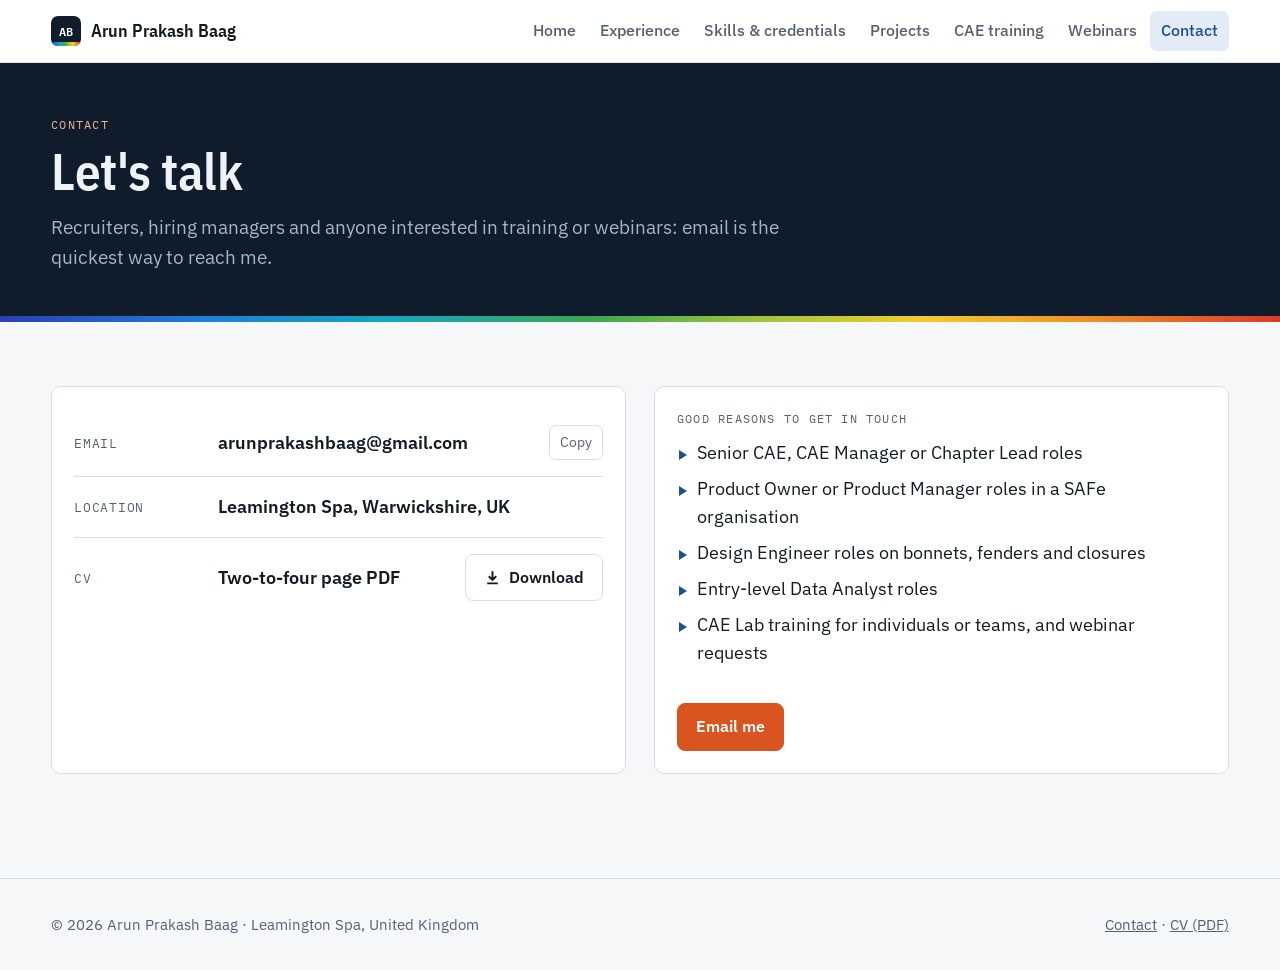
==== contact.html @ d0d4aa52 "Add files via upload" ====
<!doctype html>
<html lang="en-GB">
<head>
<meta charset="utf-8">
<meta name="viewport" content="width=device-width,initial-scale=1">
<title>Contact · Arun Prakash Baag</title>
<meta name="description" content="Contact Arun Prakash Baag about senior CAE, Product Owner, design or data roles, or about CAE training and webinars.">
<meta property="og:title" content="Contact · Arun Prakash Baag">
<meta property="og:description" content="Contact Arun Prakash Baag about senior CAE, Product Owner, design or data roles, or about CAE training and webinars.">
<meta property="og:type" content="website">
<link rel="icon" href="data:image/svg+xml,%3Csvg xmlns='http://www.w3.org/2000/svg' viewBox='0 0 32 32'%3E%3Cdefs%3E%3ClinearGradient id='g'%3E%3Cstop offset='0' stop-color='%232b3fb3'/%3E%3Cstop offset='.5' stop-color='%233aa652'/%3E%3Cstop offset='1' stop-color='%23d93a2b'/%3E%3C/linearGradient%3E%3C/defs%3E%3Crect width='32' height='32' rx='7' fill='%230f1c2c'/%3E%3Crect y='26' width='32' height='6' fill='url(%23g)'/%3E%3Ctext x='16' y='20' font-family='monospace' font-size='12' fill='white' text-anchor='middle'%3EAB%3C/text%3E%3C/svg%3E">
<link rel="preconnect" href="https://fonts.googleapis.com"><link rel="preconnect" href="https://fonts.gstatic.com" crossorigin>
<link rel="stylesheet" href="https://fonts.googleapis.com/css2?family=IBM+Plex+Mono:wght@400;500&family=IBM+Plex+Sans+Condensed:wght@500;600&family=IBM+Plex+Sans:wght@400;500;600&display=swap">
<link rel="stylesheet" href="styles.css">
</head>
<body>
<a class="skip" href="#content">Skip to content</a>
<header class="mast"><div class="wrap">
<a class="logo" href="index.html"><i>AB</i>Arun Prakash Baag</a>
<button class="menu-btn" type="button" aria-expanded="false" aria-controls="nav">Menu</button>
<nav class="main" id="nav" aria-label="Main"><a href="index.html">Home</a><a href="experience.html">Experience</a><a href="skills.html">Skills &amp; credentials</a><a href="projects.html">Projects</a><a href="training.html">CAE training</a><a href="webinars.html">Webinars</a><a href="contact.html" aria-current="page">Contact</a></nav>
</div></header>
<main id="content">
<header class="phead"><div class="wrap"><div class="eyebrow">Contact</div><h1>Let&#x27;s talk</h1><p class="lead">Recruiters, hiring managers and anyone interested in training or webinars: email is the quickest way to reach me.</p></div><div class="band"></div></header>
<section class="s"><div class="wrap"><div class="split">
<div class="card"><div class="contact-list">
<div class="contact-row"><span class="k">Email</span><span class="v" id="em">arunprakashbaag@gmail.com</span><button class="copy" type="button" data-copy="arunprakashbaag@gmail.com">Copy</button></div>
<div class="contact-row"><span class="k">Location</span><span class="v">Leamington Spa, Warwickshire, UK</span><span></span></div>
<div class="contact-row"><span class="k">CV</span><span class="v">Two-to-four page PDF</span><a class="btn" href="Arun_Prakash_Baag_CV.pdf"><svg viewBox="0 0 16 16" fill="none" stroke="currentColor" stroke-width="1.8" aria-hidden="true"><path d="M8 2v8M4.5 6.8L8 10.2l3.5-3.4M3 13.5h10"/></svg>Download</a></div>
</div></div>
<div class="card"><div class="eyebrow">Good reasons to get in touch</div><ul class="ticks">
<li>Senior CAE, CAE Manager or Chapter Lead roles</li>
<li>Product Owner or Product Manager roles in a SAFe organisation</li>
<li>Design Engineer roles on bonnets, fenders and closures</li>
<li>Entry-level Data Analyst roles</li>
<li>CAE Lab training for individuals or teams, and webinar requests</li></ul>
<div class="cta"><a class="btn primary" href="mailto:arunprakashbaag@gmail.com?subject=Hello%20Arun">Email me</a></div></div>
</div></div></section>

</main>
<footer><div class="wrap">
<span>© 2026 Arun Prakash Baag · Leamington Spa, United Kingdom</span>
<span><a href="contact.html">Contact</a> · <a href="Arun_Prakash_Baag_CV.pdf">CV (PDF)</a></span>
</div></footer>
<script src="site.js"></script>
</body>
</html>
---- styles.css ----
/* Layout: a simulation engineer's portfolio. A slim masthead, one 1120px column, and an FE contour-plot colour band used as the signature mark. */
:root{
  --bg:#f6f7f9; --surface:#ffffff; --surface-2:#eef1f5; --line:#d9dee6;
  --ink:#121a24; --muted:#556172; --faint:#8a95a5;
  --accent:#1d4f91; --accent-ink:#ffffff; --accent-soft:#e3ebf6;
  --hot:#d9541e; --hot-soft:#fbe8de;
  --hero:#0f1c2c; --hero-ink:#eef3f8; --hero-muted:#a6b5c7;
  --contour:linear-gradient(90deg,#2b3fb3 0%,#1e7fd6 16%,#14a6c0 30%,#3aa652 46%,#a6c43a 60%,#f2cc2e 72%,#f08a24 86%,#d93a2b 100%);
  --f-display:"IBM Plex Sans Condensed","Arial Narrow",Arial,sans-serif;
  --f-body:"IBM Plex Sans","Segoe UI",system-ui,sans-serif;
  --f-mono:"IBM Plex Mono",ui-monospace,Consolas,monospace;
  --r:10px;
  color-scheme:light;
}
@media (prefers-color-scheme:dark){:root:not([data-theme="light"]){
  --bg:#0b1118; --surface:#131c27; --surface-2:#1a2532; --line:#273444;
  --ink:#e6ecf3; --muted:#9eabbb; --faint:#738196;
  --accent:#8db4ea; --accent-ink:#0b1420; --accent-soft:#1a2a40;
  --hot:#f08a5a; --hot-soft:#33200f;
  --hero:#0f1c2c; --hero-ink:#eef3f8; --hero-muted:#a6b5c7; color-scheme:dark}}
:root[data-theme="dark"]{
  --bg:#0b1118; --surface:#131c27; --surface-2:#1a2532; --line:#273444;
  --ink:#e6ecf3; --muted:#9eabbb; --faint:#738196;
  --accent:#8db4ea; --accent-ink:#0b1420; --accent-soft:#1a2a40;
  --hot:#f08a5a; --hot-soft:#33200f; color-scheme:dark}

*{box-sizing:border-box}
html{scroll-behavior:smooth}
@media (prefers-reduced-motion:reduce){html{scroll-behavior:auto}}
body{margin:0;background:var(--bg);color:var(--ink);font-family:var(--f-body);font-size:1.0625rem;line-height:1.6}
img{max-width:100%}
a{color:var(--accent)}
:focus-visible{outline:2px solid var(--hot);outline-offset:2px}
h1,h2,h3{font-family:var(--f-display);line-height:1.12;text-wrap:balance;margin:0;font-weight:600}
h1{font-size:clamp(2.3rem,5.4vw,3.9rem);letter-spacing:-.01em}
h2{font-size:clamp(1.6rem,3vw,2.1rem)}
h3{font-size:1.2rem}
p{margin:0}
html{font-size:clamp(15px,0.35vw + 12px,19px)}
.wrap{max-width:1920px;margin:0 auto;padding-inline:clamp(16px,4vw,80px)}
.eyebrow{font-family:var(--f-mono);font-size:.74rem;letter-spacing:.1em;text-transform:uppercase;color:var(--muted)}
.lead{font-size:1.15rem;color:var(--muted);max-width:72ch}
.skip{position:absolute;left:-9999px}.skip:focus{left:12px;top:12px;background:var(--surface);padding:8px 12px;z-index:99}

/* masthead */
.mast{position:sticky;top:0;z-index:30;background:color-mix(in srgb,var(--surface) 92%,transparent);backdrop-filter:blur(8px);border-bottom:1px solid var(--line)}
.mast .wrap{display:flex;align-items:center;gap:18px;min-height:62px;flex-wrap:wrap}
.logo{display:flex;align-items:center;gap:10px;text-decoration:none;color:var(--ink);font-family:var(--f-display);font-weight:600;font-size:1.12rem;margin-right:auto}
.logo i{width:30px;height:30px;border-radius:7px;background:var(--hero);display:grid;place-items:center;position:relative;overflow:hidden;font-style:normal;color:#fff;font-family:var(--f-mono);font-size:.72rem}
.logo i::after{content:"";position:absolute;left:0;right:0;bottom:0;height:4px;background:var(--contour)}
.menu-btn{display:none;border:1px solid var(--line);background:var(--surface);border-radius:8px;padding:6px 12px;font:inherit;color:var(--ink);cursor:pointer}
nav.main{display:flex;gap:2px;flex-wrap:wrap}
nav.main a{text-decoration:none;color:var(--muted);padding:7px 11px;border-radius:7px;font-weight:500;font-size:.95rem}
nav.main a:hover{color:var(--ink);background:var(--surface-2)}
nav.main a[aria-current="page"]{color:var(--accent);background:var(--accent-soft)}
@media (max-width:880px){
  .menu-btn{display:block}
  nav.main{display:none;width:100%;flex-direction:column;padding-bottom:12px}
  nav.main.open{display:flex}
}

/* hero */
.hero{background:var(--hero);color:var(--hero-ink);padding-block:64px 0;overflow:hidden}
.hero .eyebrow{color:#f2b48f}
.hero h1{margin:12px 0 16px}
.hero .lead{color:var(--hero-muted)}
.hero-grid{display:grid;grid-template-columns:minmax(0,1.5fr) minmax(0,1fr);gap:40px;align-items:end}
@media (max-width:860px){.hero-grid{grid-template-columns:1fr}}
.cta{display:flex;gap:10px;flex-wrap:wrap;margin-top:26px}
.btn{display:inline-flex;align-items:center;gap:8px;padding:10px 18px;border-radius:8px;font-weight:600;text-decoration:none;border:1px solid var(--line);background:var(--surface);color:var(--ink);font-size:.97rem;cursor:pointer}
.btn:hover{border-color:var(--accent);color:var(--accent)}
.btn.primary{background:var(--hot);border-color:var(--hot);color:#fff}
.btn.primary:hover{filter:brightness(1.07);color:#fff}
.hero .btn:not(.primary){background:transparent;color:var(--hero-ink);border-color:#34495f}
.hero .btn:not(.primary):hover{border-color:var(--hero-ink)}
.btn svg{width:17px;height:17px}
.stats{display:grid;grid-template-columns:repeat(2,minmax(0,1fr));gap:1px;background:#24364b;border:1px solid #24364b;border-radius:var(--r);overflow:hidden}
.stat{background:#132438;padding:16px 18px}
.stat b{display:block;font-family:var(--f-display);font-size:2.2rem;line-height:1;font-variant-numeric:tabular-nums}
.stat span{font-size:.86rem;color:var(--hero-muted)}

/* contour legend: the career as an FE colour legend */
.legend{margin-top:56px;padding-bottom:30px}
.legend-bar{height:14px;border-radius:3px;background:var(--contour)}
.legend-ticks{position:relative;height:84px;margin-top:6px;font-family:var(--f-mono);font-size:.72rem;color:var(--hero-muted)}
.legend-ticks span{position:absolute;top:0;transform:translateX(-50%);white-space:nowrap;text-align:center;line-height:1.35}
.legend-ticks span::before{content:"";display:block;width:1px;height:7px;background:var(--hero-muted);margin:0 auto 4px}
.legend-ticks span b{display:block;color:var(--hero-ink);font-weight:500}
.legend-ticks span:first-child{transform:none;text-align:left}.legend-ticks span:first-child::before{margin:0 0 4px}
.legend-ticks span:last-child{transform:translateX(-100%);text-align:right}.legend-ticks span:last-child::before{margin:0 0 4px auto}
.legend-cap{font-family:var(--f-mono);font-size:.7rem;color:var(--hero-muted);display:flex;justify-content:space-between;margin-bottom:6px}
.legend-ticks span:nth-child(even){top:34px}.legend-ticks span:nth-child(even)::before{height:41px}
@media (max-width:700px){.legend-ticks span:not(.k){display:none}.legend-ticks span.k{top:0}.legend-ticks span.k::before{height:7px}.legend-ticks{height:50px}}

/* page header for inner pages */
.phead{background:var(--hero);color:var(--hero-ink);padding-block:52px 0}
.phead .lead{color:var(--hero-muted);margin-top:12px}
.phead .eyebrow{color:#f2b48f}
.phead h1{font-size:clamp(2rem,4.4vw,3.1rem);margin-top:8px}
.band{height:6px;background:var(--contour);margin-top:44px}

/* sections */
section.s{padding-block:64px}
section.s+section.s{padding-top:0}
.s-head{display:flex;justify-content:space-between;align-items:end;gap:16px;flex-wrap:wrap;margin-bottom:26px}
.s-head p{color:var(--muted);max-width:56ch;margin-top:6px}
.cards{display:grid;gap:16px;grid-template-columns:repeat(auto-fit,minmax(250px,1fr))}
.cards.two{grid-template-columns:repeat(auto-fit,minmax(min(100%,420px),1fr))}
.card{background:var(--surface);border:1px solid var(--line);border-radius:var(--r);padding:22px;display:flex;flex-direction:column;gap:10px;min-width:0}
.card p{color:var(--muted);font-size:.97rem}
.card .more{margin-top:auto;font-weight:600;text-decoration:none;font-size:.95rem}
.card .more:hover{text-decoration:underline}
.card.role{border-top:4px solid var(--accent)}
.tag{font-family:var(--f-mono);font-size:.7rem;letter-spacing:.06em;text-transform:uppercase;color:var(--hot)}
ul.ticks{margin:0;padding:0;list-style:none;display:flex;flex-direction:column;gap:8px}
ul.ticks li{position:relative;padding-left:20px}
ul.ticks li::before{content:"";position:absolute;left:2px;top:.62em;border-top:5px solid transparent;border-bottom:5px solid transparent;border-left:8px solid var(--accent)}

/* experience timeline */
.tl{display:flex;flex-direction:column}
.tl-item{display:grid;grid-template-columns:clamp(150px,14vw,240px) minmax(0,1fr);gap:28px;padding-block:28px;border-top:1px solid var(--line)}
.tl-item:first-child{border-top:0;padding-top:0}
.tl-when{font-family:var(--f-mono);font-size:.84rem;color:var(--muted);font-variant-numeric:tabular-nums}
.tl-when b{display:block;color:var(--ink);font-family:var(--f-body);font-size:.95rem;font-weight:600}
.tl-item h3{font-size:1.35rem}
.tl-item .role{color:var(--accent);font-weight:600;margin:2px 0 12px}
.tl-item ul.ticks{font-size:.98rem}
@media (max-width:700px){.tl-item{grid-template-columns:1fr;gap:8px}}

/* chips */
.chips{display:flex;flex-wrap:wrap;gap:7px}
.chip{border:1px solid var(--line);background:var(--surface);border-radius:999px;padding:4px 12px;font-size:.88rem}
.chip.tool{font-family:var(--f-mono);font-size:.82rem}

/* split */
.split{display:grid;grid-template-columns:minmax(0,1fr) minmax(0,1fr);gap:28px}
@media (max-width:820px){.split{grid-template-columns:1fr}}
.creds{display:flex;flex-direction:column;gap:0}
.cred{display:grid;grid-template-columns:minmax(0,1fr) auto;gap:12px;padding:14px 0;border-top:1px solid var(--line);align-items:baseline}
.cred:first-child{border-top:0}
.cred span{color:var(--muted);font-size:.92rem}
.cred em{font-style:normal;font-family:var(--f-mono);font-size:.8rem;color:var(--faint);white-space:nowrap}

/* training */
.weeks{display:grid;gap:14px;grid-template-columns:repeat(auto-fill,minmax(min(100%,300px),1fr))}
.week{background:var(--surface);border:1px solid var(--line);border-radius:var(--r);padding:20px;min-width:0}
.week .wn{font-family:var(--f-mono);font-size:.74rem;letter-spacing:.08em;color:var(--hot)}
.week h3{margin:4px 0 12px}
.week ol{margin:0;padding-left:1.25em;color:var(--muted);font-size:.93rem;display:flex;flex-direction:column;gap:5px}
.week ol li::marker{font-family:var(--f-mono);font-size:.8em;color:var(--faint)}
.phases{display:grid;grid-template-columns:repeat(auto-fit,minmax(200px,1fr));gap:1px;background:var(--line);border:1px solid var(--line);border-radius:var(--r);overflow:hidden}
.phase{background:var(--surface);padding:18px}
.phase b{font-family:var(--f-display);font-size:1.15rem;display:block}
.phase span{color:var(--muted);font-size:.92rem}
.phase .wk{font-family:var(--f-mono);font-size:.72rem;color:var(--faint);display:block;margin-bottom:4px}

/* webinars */
.filters{display:flex;gap:8px;flex-wrap:wrap;margin-bottom:22px}
.filters button{border:1px solid var(--line);background:var(--surface);border-radius:999px;padding:6px 14px;font:inherit;font-size:.92rem;color:var(--muted);cursor:pointer}
.filters button[aria-pressed="true"]{background:var(--ink);color:var(--bg);border-color:var(--ink)}
.web{background:var(--surface);border:1px solid var(--line);border-radius:var(--r);padding:22px;display:flex;flex-direction:column;gap:10px;min-width:0}
.web .top{display:flex;justify-content:space-between;gap:10px;align-items:center}
.web .id{font-family:var(--f-mono);font-size:.74rem;color:var(--faint)}
.web p{color:var(--muted);font-size:.95rem}
.web details{font-size:.92rem}
.web summary{cursor:pointer;font-weight:600;color:var(--accent)}
.web details ul{margin:8px 0 0;padding-left:1.1em;color:var(--muted);display:flex;flex-direction:column;gap:4px}
.cat{font-family:var(--f-mono);font-size:.7rem;letter-spacing:.06em;text-transform:uppercase;padding:2px 8px;border-radius:4px;background:var(--surface-2);color:var(--muted)}
.cat[data-c="CAE"]{background:var(--accent-soft);color:var(--accent)}
.cat[data-c="Career"]{background:var(--hot-soft);color:var(--hot)}

/* callout */
.callout{background:var(--hero);color:var(--hero-ink);border-radius:14px;padding:34px;display:grid;grid-template-columns:minmax(0,1fr) auto;gap:20px;align-items:center;position:relative;overflow:hidden}
.callout::before{content:"";position:absolute;left:0;top:0;bottom:0;width:6px;background:var(--contour)}
.callout p{color:var(--hero-muted);margin-top:6px}
@media (max-width:700px){.callout{grid-template-columns:1fr;padding:26px}}

/* contact */
.contact-list{display:flex;flex-direction:column;gap:0}
.contact-row{display:grid;grid-template-columns:130px minmax(0,1fr) auto;gap:14px;align-items:center;padding:16px 0;border-top:1px solid var(--line)}
.contact-row:first-child{border-top:0}
.contact-row .k{font-family:var(--f-mono);font-size:.76rem;letter-spacing:.06em;text-transform:uppercase;color:var(--muted)}
.contact-row .v{font-weight:600;overflow-wrap:anywhere}
.copy{border:1px solid var(--line);background:var(--surface);border-radius:7px;padding:5px 10px;font:inherit;font-size:.85rem;cursor:pointer;color:var(--muted)}
@media (max-width:560px){.contact-row{grid-template-columns:1fr}}

footer{border-top:1px solid var(--line);padding-block:34px;color:var(--muted);font-size:.9rem;margin-top:40px}
footer .wrap{display:flex;justify-content:space-between;gap:16px;flex-wrap:wrap}
footer a{color:var(--muted)}

/* wide screens: use the space */
@media (min-width:1500px){.stats{grid-template-columns:repeat(4,minmax(0,1fr))}.hero-grid{grid-template-columns:minmax(0,1fr) minmax(0,1fr)}.tl-item ul.ticks{columns:2;column-gap:40px;display:block}.tl-item ul.ticks li{break-inside:avoid;margin-bottom:8px}}
@media (min-width:1700px){.weeks{grid-template-columns:repeat(4,minmax(0,1fr))}}
@media (max-width:560px){.card,.web,.week{padding:18px}section.s{padding-block:44px}.hero{padding-top:44px}.phead{padding-top:40px}}
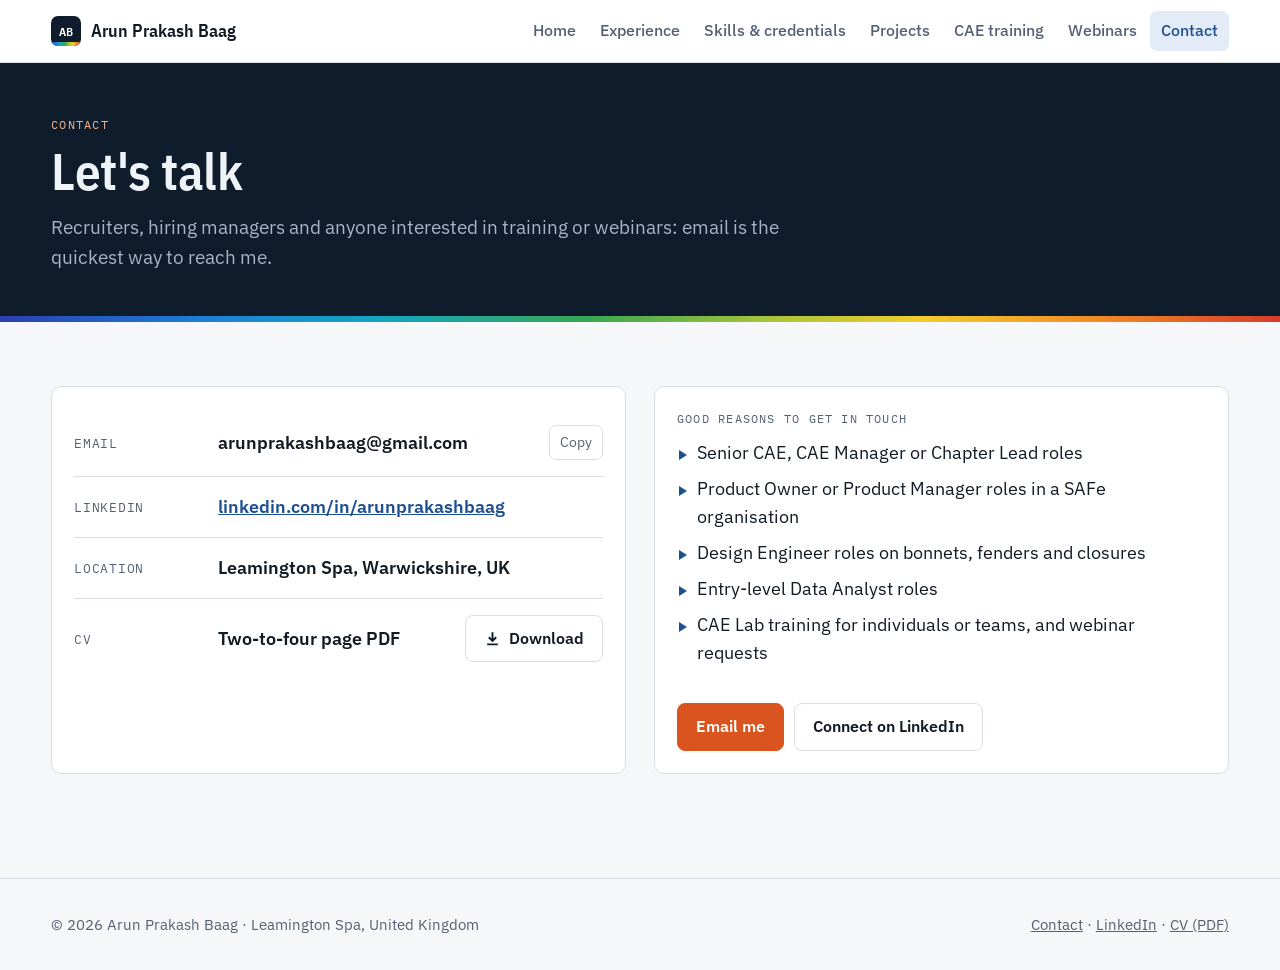
==== commit e698fb07: "Add files via upload" ====
--- a/contact.html
+++ b/contact.html
@@ -25,6 +25,7 @@
 <section class="s"><div class="wrap"><div class="split">
 <div class="card"><div class="contact-list">
 <div class="contact-row"><span class="k">Email</span><span class="v" id="em">arunprakashbaag@gmail.com</span><button class="copy" type="button" data-copy="arunprakashbaag@gmail.com">Copy</button></div>
+<div class="contact-row"><span class="k">LinkedIn</span><a class="v" href="https://www.linkedin.com/in/arunprakashbaag" rel="me noopener" target="_blank">linkedin.com/in/arunprakashbaag</a><span></span></div>
 <div class="contact-row"><span class="k">Location</span><span class="v">Leamington Spa, Warwickshire, UK</span><span></span></div>
 <div class="contact-row"><span class="k">CV</span><span class="v">Two-to-four page PDF</span><a class="btn" href="Arun_Prakash_Baag_CV.pdf"><svg viewBox="0 0 16 16" fill="none" stroke="currentColor" stroke-width="1.8" aria-hidden="true"><path d="M8 2v8M4.5 6.8L8 10.2l3.5-3.4M3 13.5h10"/></svg>Download</a></div>
 </div></div>
@@ -34,13 +35,13 @@
 <li>Design Engineer roles on bonnets, fenders and closures</li>
 <li>Entry-level Data Analyst roles</li>
 <li>CAE Lab training for individuals or teams, and webinar requests</li></ul>
-<div class="cta"><a class="btn primary" href="mailto:arunprakashbaag@gmail.com?subject=Hello%20Arun">Email me</a></div></div>
+<div class="cta"><a class="btn primary" href="mailto:arunprakashbaag@gmail.com?subject=Hello%20Arun">Email me</a><a class="btn" href="https://www.linkedin.com/in/arunprakashbaag" rel="me noopener" target="_blank">Connect on LinkedIn</a></div></div>
 </div></div></section>
 
 </main>
 <footer><div class="wrap">
 <span>© 2026 Arun Prakash Baag · Leamington Spa, United Kingdom</span>
-<span><a href="contact.html">Contact</a> · <a href="Arun_Prakash_Baag_CV.pdf">CV (PDF)</a></span>
+<span><a href="contact.html">Contact</a> · <a href="https://www.linkedin.com/in/arunprakashbaag" rel="me noopener" target="_blank">LinkedIn</a> · <a href="Arun_Prakash_Baag_CV.pdf">CV (PDF)</a></span>
 </div></footer>
 <script src="site.js"></script>
 </body>
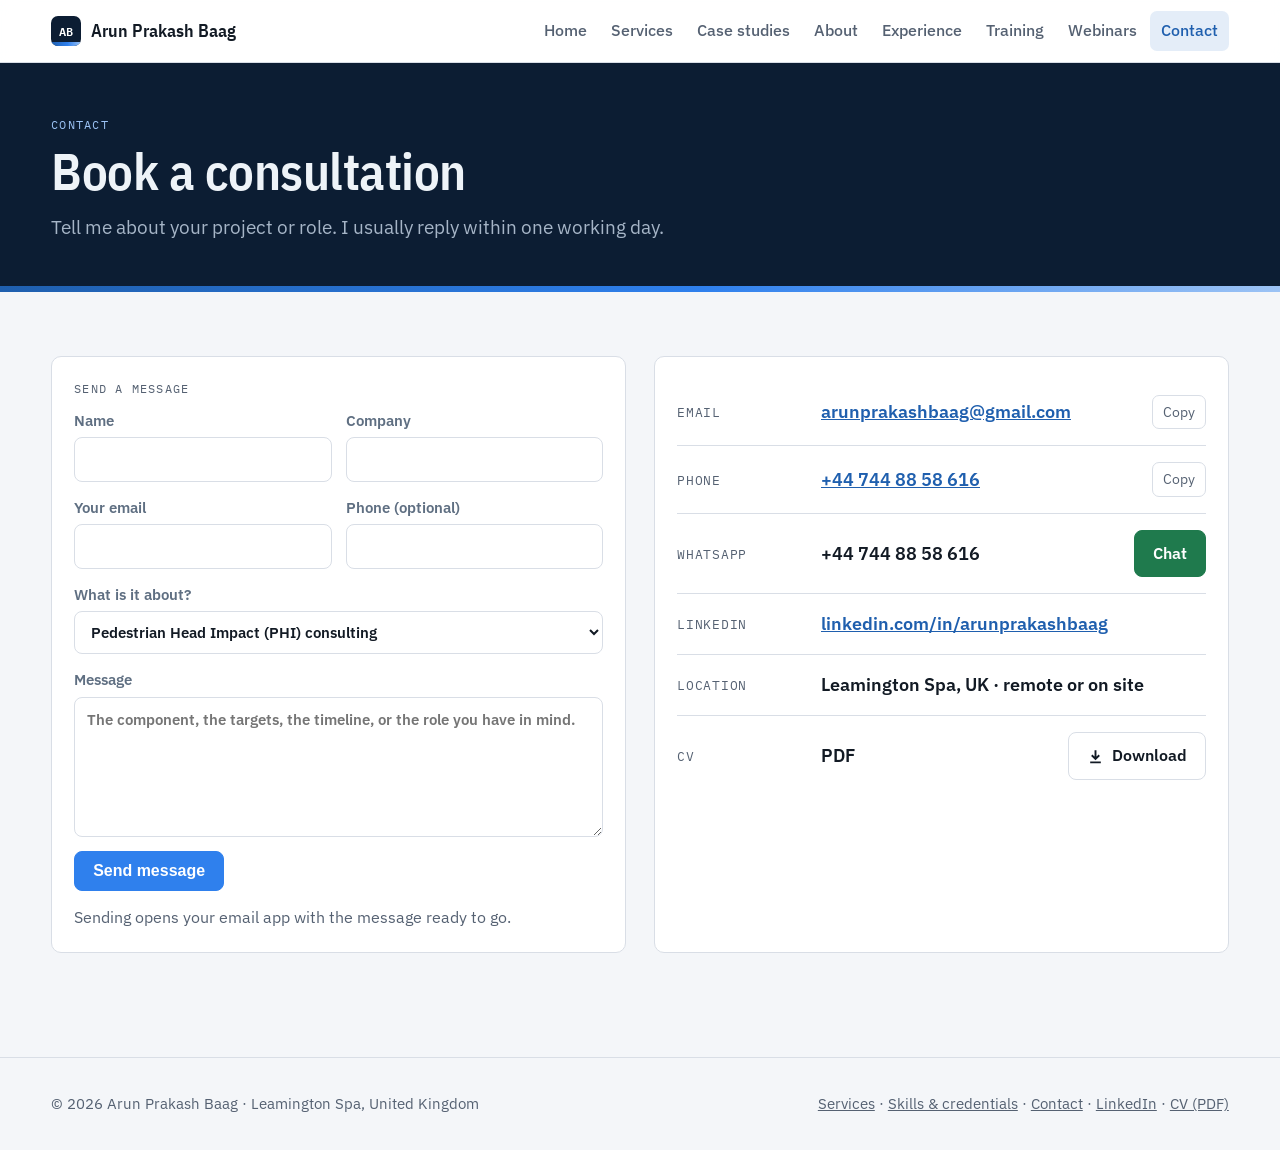
==== commit a01b1f24: "Add files via upload" ====
--- a/contact.html
+++ b/contact.html
@@ -4,9 +4,9 @@
 <meta charset="utf-8">
 <meta name="viewport" content="width=device-width,initial-scale=1">
 <title>Contact · Arun Prakash Baag</title>
-<meta name="description" content="Contact Arun Prakash Baag about senior CAE, Product Owner, design or data roles, or about CAE training and webinars.">
+<meta name="description" content="Book a CAE consultation with Arun Prakash Baag by email, phone, WhatsApp or the contact form.">
 <meta property="og:title" content="Contact · Arun Prakash Baag">
-<meta property="og:description" content="Contact Arun Prakash Baag about senior CAE, Product Owner, design or data roles, or about CAE training and webinars.">
+<meta property="og:description" content="Book a CAE consultation with Arun Prakash Baag by email, phone, WhatsApp or the contact form.">
 <meta property="og:type" content="website">
 <link rel="icon" href="data:image/svg+xml,%3Csvg xmlns='http://www.w3.org/2000/svg' viewBox='0 0 32 32'%3E%3Cdefs%3E%3ClinearGradient id='g'%3E%3Cstop offset='0' stop-color='%232b3fb3'/%3E%3Cstop offset='.5' stop-color='%233aa652'/%3E%3Cstop offset='1' stop-color='%23d93a2b'/%3E%3C/linearGradient%3E%3C/defs%3E%3Crect width='32' height='32' rx='7' fill='%230f1c2c'/%3E%3Crect y='26' width='32' height='6' fill='url(%23g)'/%3E%3Ctext x='16' y='20' font-family='monospace' font-size='12' fill='white' text-anchor='middle'%3EAB%3C/text%3E%3C/svg%3E">
 <link rel="preconnect" href="https://fonts.googleapis.com"><link rel="preconnect" href="https://fonts.gstatic.com" crossorigin>
@@ -18,30 +18,34 @@
 <header class="mast"><div class="wrap">
 <a class="logo" href="index.html"><i>AB</i>Arun Prakash Baag</a>
 <button class="menu-btn" type="button" aria-expanded="false" aria-controls="nav">Menu</button>
-<nav class="main" id="nav" aria-label="Main"><a href="index.html">Home</a><a href="experience.html">Experience</a><a href="skills.html">Skills &amp; credentials</a><a href="projects.html">Projects</a><a href="training.html">CAE training</a><a href="webinars.html">Webinars</a><a href="contact.html" aria-current="page">Contact</a></nav>
+<nav class="main" id="nav" aria-label="Main"><a href="index.html">Home</a><a href="services.html">Services</a><a href="case-studies.html">Case studies</a><a href="about.html">About</a><a href="experience.html">Experience</a><a href="training.html">Training</a><a href="webinars.html">Webinars</a><a href="contact.html" aria-current="page">Contact</a></nav>
 </div></header>
 <main id="content">
-<header class="phead"><div class="wrap"><div class="eyebrow">Contact</div><h1>Let&#x27;s talk</h1><p class="lead">Recruiters, hiring managers and anyone interested in training or webinars: email is the quickest way to reach me.</p></div><div class="band"></div></header>
-<section class="s"><div class="wrap"><div class="split">
+<header class="phead"><div class="wrap"><div class="eyebrow">Contact</div><h1>Book a consultation</h1><p class="lead">Tell me about your project or role. I usually reply within one working day.</p></div><div class="band"></div></header>
+<section class="s" id="book"><div class="wrap"><div class="split">
+<div class="card"><div class="eyebrow">Send a message</div>
+<form class="cf" id="cf" data-email="arunprakashbaag@gmail.com">
+<div class="row2"><label>Name<input id="cf-name" name="name" required autocomplete="name"></label><label>Company<input id="cf-co" name="company" autocomplete="organization"></label></div>
+<div class="row2"><label>Your email<input id="cf-email" name="email" type="email" required autocomplete="email"></label><label>Phone (optional)<input id="cf-phone" name="phone" autocomplete="tel"></label></div>
+<label>What is it about?<select id="cf-topic" name="topic"><option>Pedestrian Head Impact (PHI) consulting</option><option>Closures CAE</option><option>CAE automation</option><option>CAE training</option><option>Engineering data analytics</option><option>Job opportunity</option><option>Webinar request</option><option>Something else</option></select></label>
+<label>Message<textarea id="cf-msg" name="message" required placeholder="The component, the targets, the timeline, or the role you have in mind."></textarea></label>
+<div class="cta" style="margin-top:0"><button class="btn primary" type="submit">Send message</button></div>
+<p class="note">Sending opens your email app with the message ready to go.</p>
+</form></div>
 <div class="card"><div class="contact-list">
-<div class="contact-row"><span class="k">Email</span><span class="v" id="em">arunprakashbaag@gmail.com</span><button class="copy" type="button" data-copy="arunprakashbaag@gmail.com">Copy</button></div>
-<div class="contact-row"><span class="k">LinkedIn</span><a class="v" href="https://www.linkedin.com/in/arunprakashbaag" rel="me noopener" target="_blank">linkedin.com/in/arunprakashbaag</a><span></span></div>
-<div class="contact-row"><span class="k">Location</span><span class="v">Leamington Spa, Warwickshire, UK</span><span></span></div>
-<div class="contact-row"><span class="k">CV</span><span class="v">Two-to-four page PDF</span><a class="btn" href="Arun_Prakash_Baag_CV.pdf"><svg viewBox="0 0 16 16" fill="none" stroke="currentColor" stroke-width="1.8" aria-hidden="true"><path d="M8 2v8M4.5 6.8L8 10.2l3.5-3.4M3 13.5h10"/></svg>Download</a></div>
+<div class="contact-row"><span class="k">Email</span><a class="v" href="mailto:arunprakashbaag@gmail.com">arunprakashbaag@gmail.com</a><button class="copy" type="button" data-copy="arunprakashbaag@gmail.com">Copy</button></div>
+<div class="contact-row"><span class="k">Phone</span><a class="v" href="tel:+447448858616">+44 744 88 58 616</a><button class="copy" type="button" data-copy="+44 744 88 58 616">Copy</button></div>
+<div class="contact-row"><span class="k">WhatsApp</span><span class="v">+44 744 88 58 616</span><a class="btn wa" href="https://wa.me/447448858616" target="_blank" rel="noopener">Chat</a></div>
+<div class="contact-row"><span class="k">LinkedIn</span><a class="v" href="https://www.linkedin.com/in/arunprakashbaag" target="_blank" rel="me noopener">linkedin.com/in/arunprakashbaag</a><span></span></div>
+<div class="contact-row"><span class="k">Location</span><span class="v">Leamington Spa, UK · remote or on site</span><span></span></div>
+<div class="contact-row"><span class="k">CV</span><span class="v">PDF</span><a class="btn" href="Arun_Prakash_Baag_CV.pdf"><svg viewBox="0 0 16 16" fill="none" stroke="currentColor" stroke-width="1.8" aria-hidden="true"><path d="M8 2v8M4.5 6.8L8 10.2l3.5-3.4M3 13.5h10"/></svg>Download</a></div>
 </div></div>
-<div class="card"><div class="eyebrow">Good reasons to get in touch</div><ul class="ticks">
-<li>Senior CAE, CAE Manager or Chapter Lead roles</li>
-<li>Product Owner or Product Manager roles in a SAFe organisation</li>
-<li>Design Engineer roles on bonnets, fenders and closures</li>
-<li>Entry-level Data Analyst roles</li>
-<li>CAE Lab training for individuals or teams, and webinar requests</li></ul>
-<div class="cta"><a class="btn primary" href="mailto:arunprakashbaag@gmail.com?subject=Hello%20Arun">Email me</a><a class="btn" href="https://www.linkedin.com/in/arunprakashbaag" rel="me noopener" target="_blank">Connect on LinkedIn</a></div></div>
 </div></div></section>
 
 </main>
 <footer><div class="wrap">
 <span>© 2026 Arun Prakash Baag · Leamington Spa, United Kingdom</span>
-<span><a href="contact.html">Contact</a> · <a href="https://www.linkedin.com/in/arunprakashbaag" rel="me noopener" target="_blank">LinkedIn</a> · <a href="Arun_Prakash_Baag_CV.pdf">CV (PDF)</a></span>
+<span><a href="services.html">Services</a> · <a href="skills.html">Skills & credentials</a> · <a href="contact.html">Contact</a> · <a href="https://www.linkedin.com/in/arunprakashbaag" rel="me noopener" target="_blank">LinkedIn</a> · <a href="Arun_Prakash_Baag_CV.pdf">CV (PDF)</a></span>
 </div></footer>
 <script src="site.js"></script>
 </body>
--- a/styles.css
+++ b/styles.css
@@ -1,11 +1,11 @@
 /* Layout: a simulation engineer's portfolio. A slim masthead, one 1120px column, and an FE contour-plot colour band used as the signature mark. */
 :root{
-  --bg:#f6f7f9; --surface:#ffffff; --surface-2:#eef1f5; --line:#d9dee6;
+  --bg:#f4f6f9; --surface:#ffffff; --surface-2:#eef1f5; --line:#d9dee6;
   --ink:#121a24; --muted:#556172; --faint:#8a95a5;
-  --accent:#1d4f91; --accent-ink:#ffffff; --accent-soft:#e3ebf6;
-  --hot:#d9541e; --hot-soft:#fbe8de;
-  --hero:#0f1c2c; --hero-ink:#eef3f8; --hero-muted:#a6b5c7;
-  --contour:linear-gradient(90deg,#2b3fb3 0%,#1e7fd6 16%,#14a6c0 30%,#3aa652 46%,#a6c43a 60%,#f2cc2e 72%,#f08a24 86%,#d93a2b 100%);
+  --accent:#1f5fae; --accent-ink:#ffffff; --accent-soft:#e4edf8; --steel:#5f6f82; --steel-soft:#e7ebf0;
+  --hot:#2f80ed; --hot-soft:#e3eefc;
+  --hero:#0c1d33; --hero-ink:#eef3f8; --hero-muted:#a6b5c7;
+  --contour:linear-gradient(90deg,#1f5fae 0%,#2f80ed 55%,#9cc3f5 100%);
   --f-display:"IBM Plex Sans Condensed","Arial Narrow",Arial,sans-serif;
   --f-body:"IBM Plex Sans","Segoe UI",system-ui,sans-serif;
   --f-mono:"IBM Plex Mono",ui-monospace,Consolas,monospace;
@@ -15,14 +15,14 @@
 @media (prefers-color-scheme:dark){:root:not([data-theme="light"]){
   --bg:#0b1118; --surface:#131c27; --surface-2:#1a2532; --line:#273444;
   --ink:#e6ecf3; --muted:#9eabbb; --faint:#738196;
-  --accent:#8db4ea; --accent-ink:#0b1420; --accent-soft:#1a2a40;
-  --hot:#f08a5a; --hot-soft:#33200f;
-  --hero:#0f1c2c; --hero-ink:#eef3f8; --hero-muted:#a6b5c7; color-scheme:dark}}
+  --accent:#8db4ea; --accent-ink:#0b1420; --accent-soft:#1a2a40; --steel:#9aa8b8; --steel-soft:#1d2733;
+  --hot:#6aa8f5; --hot-soft:#16263b;
+  --hero:#0c1d33; --hero-ink:#eef3f8; --hero-muted:#a6b5c7; color-scheme:dark}}
 :root[data-theme="dark"]{
   --bg:#0b1118; --surface:#131c27; --surface-2:#1a2532; --line:#273444;
   --ink:#e6ecf3; --muted:#9eabbb; --faint:#738196;
-  --accent:#8db4ea; --accent-ink:#0b1420; --accent-soft:#1a2a40;
-  --hot:#f08a5a; --hot-soft:#33200f; color-scheme:dark}
+  --accent:#8db4ea; --accent-ink:#0b1420; --accent-soft:#1a2a40; --steel:#9aa8b8; --steel-soft:#1d2733;
+  --hot:#6aa8f5; --hot-soft:#16263b; color-scheme:dark}
 
 *{box-sizing:border-box}
 html{scroll-behavior:smooth}
@@ -61,7 +61,7 @@
 
 /* hero */
 .hero{background:var(--hero);color:var(--hero-ink);padding-block:64px 0;overflow:hidden}
-.hero .eyebrow{color:#f2b48f}
+.hero .eyebrow{color:#9cc3f5}
 .hero h1{margin:12px 0 16px}
 .hero .lead{color:var(--hero-muted)}
 .hero-grid{display:grid;grid-template-columns:minmax(0,1.5fr) minmax(0,1fr);gap:40px;align-items:end}
@@ -80,22 +80,23 @@
 .stat span{font-size:.86rem;color:var(--hero-muted)}
 
 /* contour legend: the career as an FE colour legend */
-.legend{margin-top:56px;padding-bottom:30px}
+.legend{margin-top:56px;padding-bottom:48px}
 .legend-bar{height:14px;border-radius:3px;background:var(--contour)}
-.legend-ticks{position:relative;height:84px;margin-top:6px;font-family:var(--f-mono);font-size:.72rem;color:var(--hero-muted)}
+.legend-ticks{position:relative;height:96px;margin-top:6px;font-family:var(--f-mono);font-size:.72rem;color:var(--hero-muted)}
 .legend-ticks span{position:absolute;top:0;transform:translateX(-50%);white-space:nowrap;text-align:center;line-height:1.35}
 .legend-ticks span::before{content:"";display:block;width:1px;height:7px;background:var(--hero-muted);margin:0 auto 4px}
 .legend-ticks span b{display:block;color:var(--hero-ink);font-weight:500}
 .legend-ticks span:first-child{transform:none;text-align:left}.legend-ticks span:first-child::before{margin:0 0 4px}
 .legend-ticks span:last-child{transform:translateX(-100%);text-align:right}.legend-ticks span:last-child::before{margin:0 0 4px auto}
 .legend-cap{font-family:var(--f-mono);font-size:.7rem;color:var(--hero-muted);display:flex;justify-content:space-between;margin-bottom:6px}
-.legend-ticks span:nth-child(even){top:34px}.legend-ticks span:nth-child(even)::before{height:41px}
+.legend-ticks span.l{transform:none;text-align:left}.legend-ticks span.l::before{margin:0 0 4px}.legend-ticks span.r{transform:translateX(-100%);text-align:right}.legend-ticks span.r::before{margin:0 0 4px auto}
+.legend-ticks span:nth-child(even){top:50px}.legend-ticks span:nth-child(even)::before{display:none}
 @media (max-width:700px){.legend-ticks span:not(.k){display:none}.legend-ticks span.k{top:0}.legend-ticks span.k::before{height:7px}.legend-ticks{height:50px}}
 
 /* page header for inner pages */
 .phead{background:var(--hero);color:var(--hero-ink);padding-block:52px 0}
 .phead .lead{color:var(--hero-muted);margin-top:12px}
-.phead .eyebrow{color:#f2b48f}
+.phead .eyebrow{color:#9cc3f5}
 .phead h1{font-size:clamp(2rem,4.4vw,3.1rem);margin-top:8px}
 .band{height:6px;background:var(--contour);margin-top:44px}
 
@@ -192,3 +193,48 @@
 @media (min-width:1500px){.stats{grid-template-columns:repeat(4,minmax(0,1fr))}.hero-grid{grid-template-columns:minmax(0,1fr) minmax(0,1fr)}.tl-item ul.ticks{columns:2;column-gap:40px;display:block}.tl-item ul.ticks li{break-inside:avoid;margin-bottom:8px}}
 @media (min-width:1700px){.weeks{grid-template-columns:repeat(4,minmax(0,1fr))}}
 @media (max-width:560px){.card,.web,.week{padding:18px}section.s{padding-block:44px}.hero{padding-top:44px}.phead{padding-top:40px}}
+
+/* consultancy additions */
+.hero h1.big{font-size:clamp(2.2rem,4.6vw,3.6rem);max-width:20ch}
+.hero .areas{font-family:var(--f-mono);font-size:.86rem;color:#9cc3f5;letter-spacing:.02em;margin-bottom:14px}
+.hero .who{color:var(--hero-muted);font-size:.95rem;margin-top:18px}
+.trust{background:var(--surface);border-bottom:1px solid var(--line)}
+.trust .wrap{display:flex;flex-wrap:wrap;gap:10px 34px;padding-block:18px;align-items:center;color:var(--steel);font-size:.92rem}
+.trust b{color:var(--ink);font-weight:600}
+.svc{border-top:3px solid var(--accent)}
+.svc .ic{width:40px;height:40px;border-radius:9px;background:var(--accent-soft);color:var(--accent);display:grid;place-items:center}
+.svc .ic svg{width:22px;height:22px}
+.svc ul{margin:4px 0 0;padding-left:1.1em;color:var(--muted);font-size:.94rem;display:flex;flex-direction:column;gap:3px}
+.svc-row{display:grid;grid-template-columns:minmax(0,1fr) minmax(0,1.4fr);gap:36px;padding-block:34px;border-top:1px solid var(--line)}
+.svc-row:first-child{border-top:0}
+.svc-row h3{font-size:1.5rem;margin:6px 0 10px}
+.svc-row p{color:var(--muted)}
+.dl-grid{display:grid;grid-template-columns:repeat(auto-fit,minmax(220px,1fr));gap:14px}
+.dl-grid div{background:var(--surface);border:1px solid var(--line);border-radius:var(--r);padding:16px}
+.dl-grid b{display:block;font-size:.78rem;font-family:var(--f-mono);letter-spacing:.06em;text-transform:uppercase;color:var(--steel);margin-bottom:6px}
+@media (max-width:820px){.svc-row{grid-template-columns:1fr;gap:14px}}
+.steps{display:grid;grid-template-columns:repeat(auto-fit,minmax(220px,1fr));gap:1px;background:var(--line);border:1px solid var(--line);border-radius:var(--r);overflow:hidden}
+.step{background:var(--surface);padding:20px}
+.step i{font-style:normal;font-family:var(--f-mono);color:var(--accent);font-size:.8rem}
+.step b{display:block;font-family:var(--f-display);font-size:1.15rem;margin:4px 0}
+.step span{color:var(--muted);font-size:.93rem}
+.case{background:var(--surface);border:1px solid var(--line);border-radius:var(--r);overflow:hidden;display:flex;flex-direction:column}
+.case-h{background:var(--hero);color:var(--hero-ink);padding:18px 22px}
+.case-h .tag{color:#9cc3f5}
+.case-h h3{margin-top:4px;font-size:1.3rem}
+.case-b{padding:18px 22px;display:grid;gap:12px}
+.case-b b{font-family:var(--f-mono);font-size:.72rem;letter-spacing:.08em;text-transform:uppercase;color:var(--steel);display:block;margin-bottom:2px}
+.case-b p{color:var(--ink);font-size:.96rem}
+.case-b .out{background:var(--accent-soft);border-radius:8px;padding:10px 12px}
+.about-grid{display:grid;grid-template-columns:minmax(0,1.6fr) minmax(0,1fr);gap:36px;align-items:start}
+.about-grid .prose p{margin-bottom:16px;font-size:1.06rem;max-width:70ch}
+@media (max-width:900px){.about-grid{grid-template-columns:1fr}}
+form.cf{display:grid;gap:14px}
+form.cf .row2{display:grid;grid-template-columns:1fr 1fr;gap:14px}
+@media (max-width:600px){form.cf .row2{grid-template-columns:1fr}}
+form.cf label{display:grid;gap:5px;font-size:.88rem;font-weight:600;color:var(--steel)}
+form.cf input,form.cf select,form.cf textarea{font:inherit;color:var(--ink);background:var(--surface);border:1px solid var(--line);border-radius:8px;padding:10px 12px;width:100%}
+form.cf textarea{min-height:140px;resize:vertical}
+form.cf input:focus,form.cf select:focus,form.cf textarea:focus{outline:none;border-color:var(--accent);box-shadow:0 0 0 3px var(--accent-soft)}
+.note{font-size:.86rem;color:var(--muted)}
+.btn.wa{background:#1f7a4d;border-color:#1f7a4d;color:#fff}
